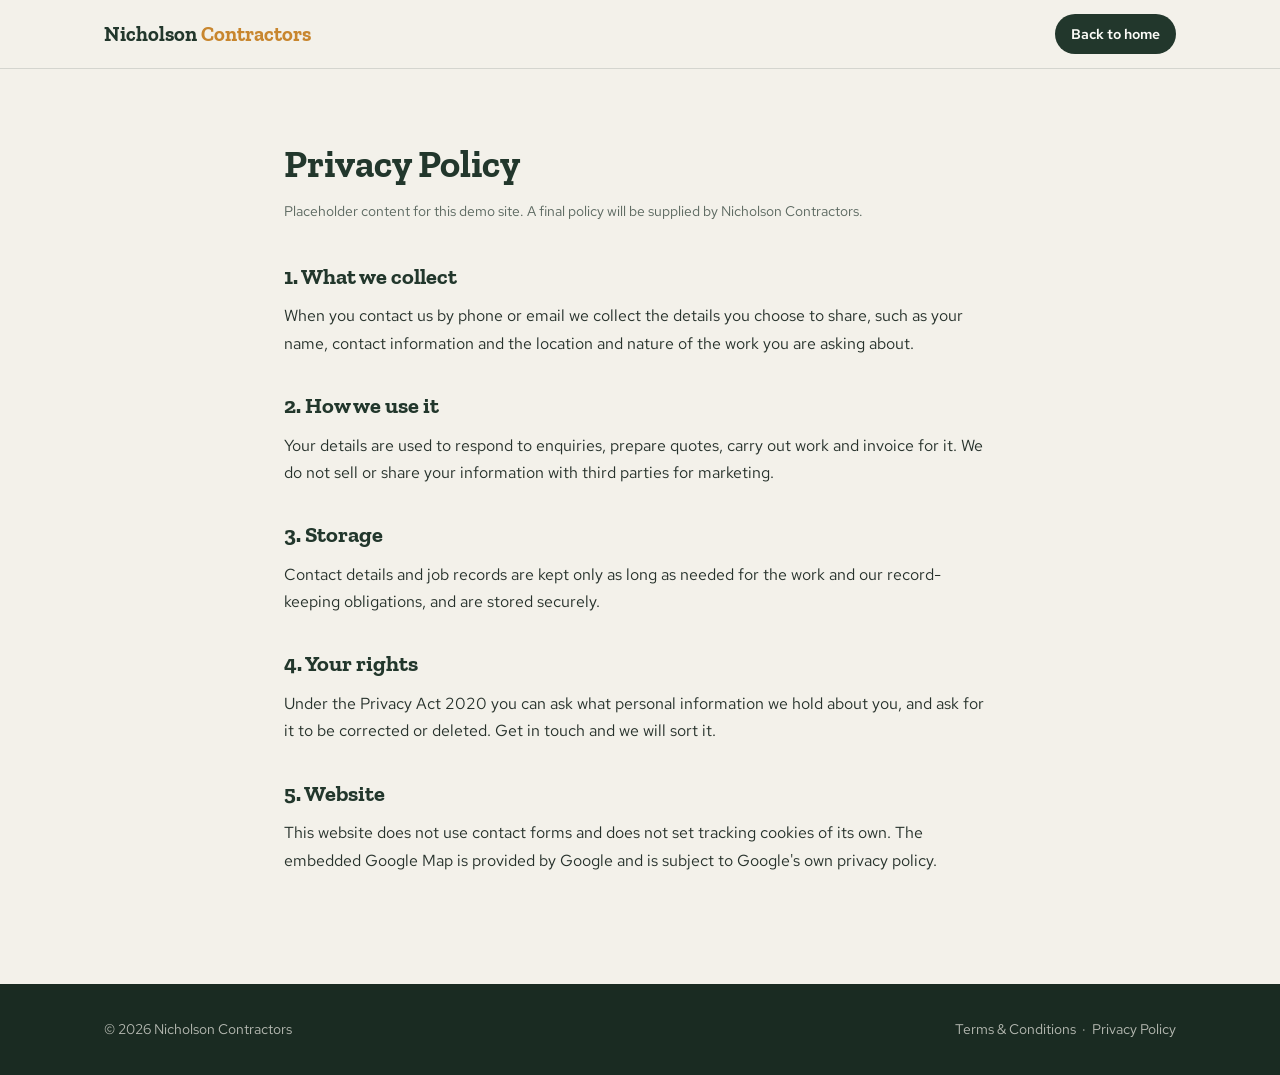
==== privacy.html @ 1080b982 "Initial build: Nicholson Contractors" ====
<!DOCTYPE html>
<html lang="en-NZ">
<head>
<meta charset="UTF-8">
<meta name="viewport" content="width=device-width, initial-scale=1">
<title>Privacy Policy | Nicholson Contractors</title>
<meta name="description" content="Privacy policy for Nicholson Contractors, Feilding.">
<link rel="icon" href="data:image/svg+xml,%3Csvg xmlns='http://www.w3.org/2000/svg' viewBox='0 0 64 64'%3E%3Crect width='64' height='64' rx='12' fill='%2322372c'/%3E%3Ctext x='32' y='44' font-family='Georgia,serif' font-size='34' font-weight='700' fill='%23c8862e' text-anchor='middle'%3EN%3C/text%3E%3C/svg%3E">
<link rel="preconnect" href="https://fonts.googleapis.com">
<link rel="preconnect" href="https://fonts.gstatic.com" crossorigin>
<link href="https://fonts.googleapis.com/css2?family=Zilla+Slab:wght@500;600;700&family=Red+Hat+Text:wght@400;500;600;700&display=swap" rel="stylesheet">
<style>
:root{--pine:#22372c;--pine-deep:#1a2b22;--bone:#f3f1ea;--amber:#c8862e;--ink:#26312b;--ink-soft:#5a675f;--line:rgba(34,55,44,.14)}
*{margin:0;padding:0;box-sizing:border-box}
body{font-family:'Red Hat Text',sans-serif;background:var(--bone);color:var(--ink);line-height:1.7;font-size:16px}
h1,h2{font-family:'Zilla Slab',serif;color:var(--pine);line-height:1.2}
a{color:inherit;text-decoration:none}
nav{position:sticky;top:0;background:rgba(243,241,234,.9);backdrop-filter:blur(12px);border-bottom:1px solid var(--line);z-index:10}
.nav-inner{max-width:1120px;margin:0 auto;padding:0 24px;height:68px;display:flex;align-items:center;justify-content:space-between}
.brand{font-family:'Zilla Slab',serif;font-weight:700;font-size:1.28rem;color:var(--pine)}
.brand b{color:var(--amber)}
.back{display:inline-flex;align-items:center;gap:8px;height:40px;padding:0 16px;line-height:1;background:var(--pine);color:#fdfcf8;border-radius:999px;font-weight:600;font-size:.9rem}
main{max-width:760px;margin:0 auto;padding:72px 24px 96px;animation:fadeUp .8s cubic-bezier(.16,1,.3,1)}
@keyframes fadeUp{from{opacity:0;transform:translateY(20px)}to{opacity:1;transform:none}}
@media(prefers-reduced-motion:reduce){main{animation:none}}
h1{font-size:2.4rem;margin-bottom:12px}
.updated{color:var(--ink-soft);font-size:.9rem;margin-bottom:40px}
h2{font-size:1.4rem;margin:36px 0 12px}
p{margin-bottom:14px;color:var(--ink)}
footer{background:var(--pine-deep);color:rgba(243,241,234,.72);padding:34px 0;font-size:.85rem}
.foot-inner{max-width:1120px;margin:0 auto;padding:0 24px;display:flex;flex-wrap:wrap;gap:14px;justify-content:space-between}
footer a:hover{color:#fdfcf8}
</style>
</head>
<body>
<nav>
  <div class="nav-inner">
    <a class="brand" href="index.html">Nicholson <b>Contractors</b></a>
    <a class="back" href="index.html">Back to home</a>
  </div>
</nav>
<main>
  <h1>Privacy Policy</h1>
  <p class="updated">Placeholder content for this demo site. A final policy will be supplied by Nicholson Contractors.</p>
  <h2>1. What we collect</h2>
  <p>When you contact us by phone or email we collect the details you choose to share, such as your name, contact information and the location and nature of the work you are asking about.</p>
  <h2>2. How we use it</h2>
  <p>Your details are used to respond to enquiries, prepare quotes, carry out work and invoice for it. We do not sell or share your information with third parties for marketing.</p>
  <h2>3. Storage</h2>
  <p>Contact details and job records are kept only as long as needed for the work and our record-keeping obligations, and are stored securely.</p>
  <h2>4. Your rights</h2>
  <p>Under the Privacy Act 2020 you can ask what personal information we hold about you, and ask for it to be corrected or deleted. Get in touch and we will sort it.</p>
  <h2>5. Website</h2>
  <p>This website does not use contact forms and does not set tracking cookies of its own. The embedded Google Map is provided by Google and is subject to Google's own privacy policy.</p>
</main>
<footer>
  <div class="foot-inner">
    <span>&copy; 2026 Nicholson Contractors</span>
    <span><a href="terms.html">Terms &amp; Conditions</a> &nbsp;·&nbsp; <a href="privacy.html">Privacy Policy</a></span>
  </div>
</footer>
</body>
</html>
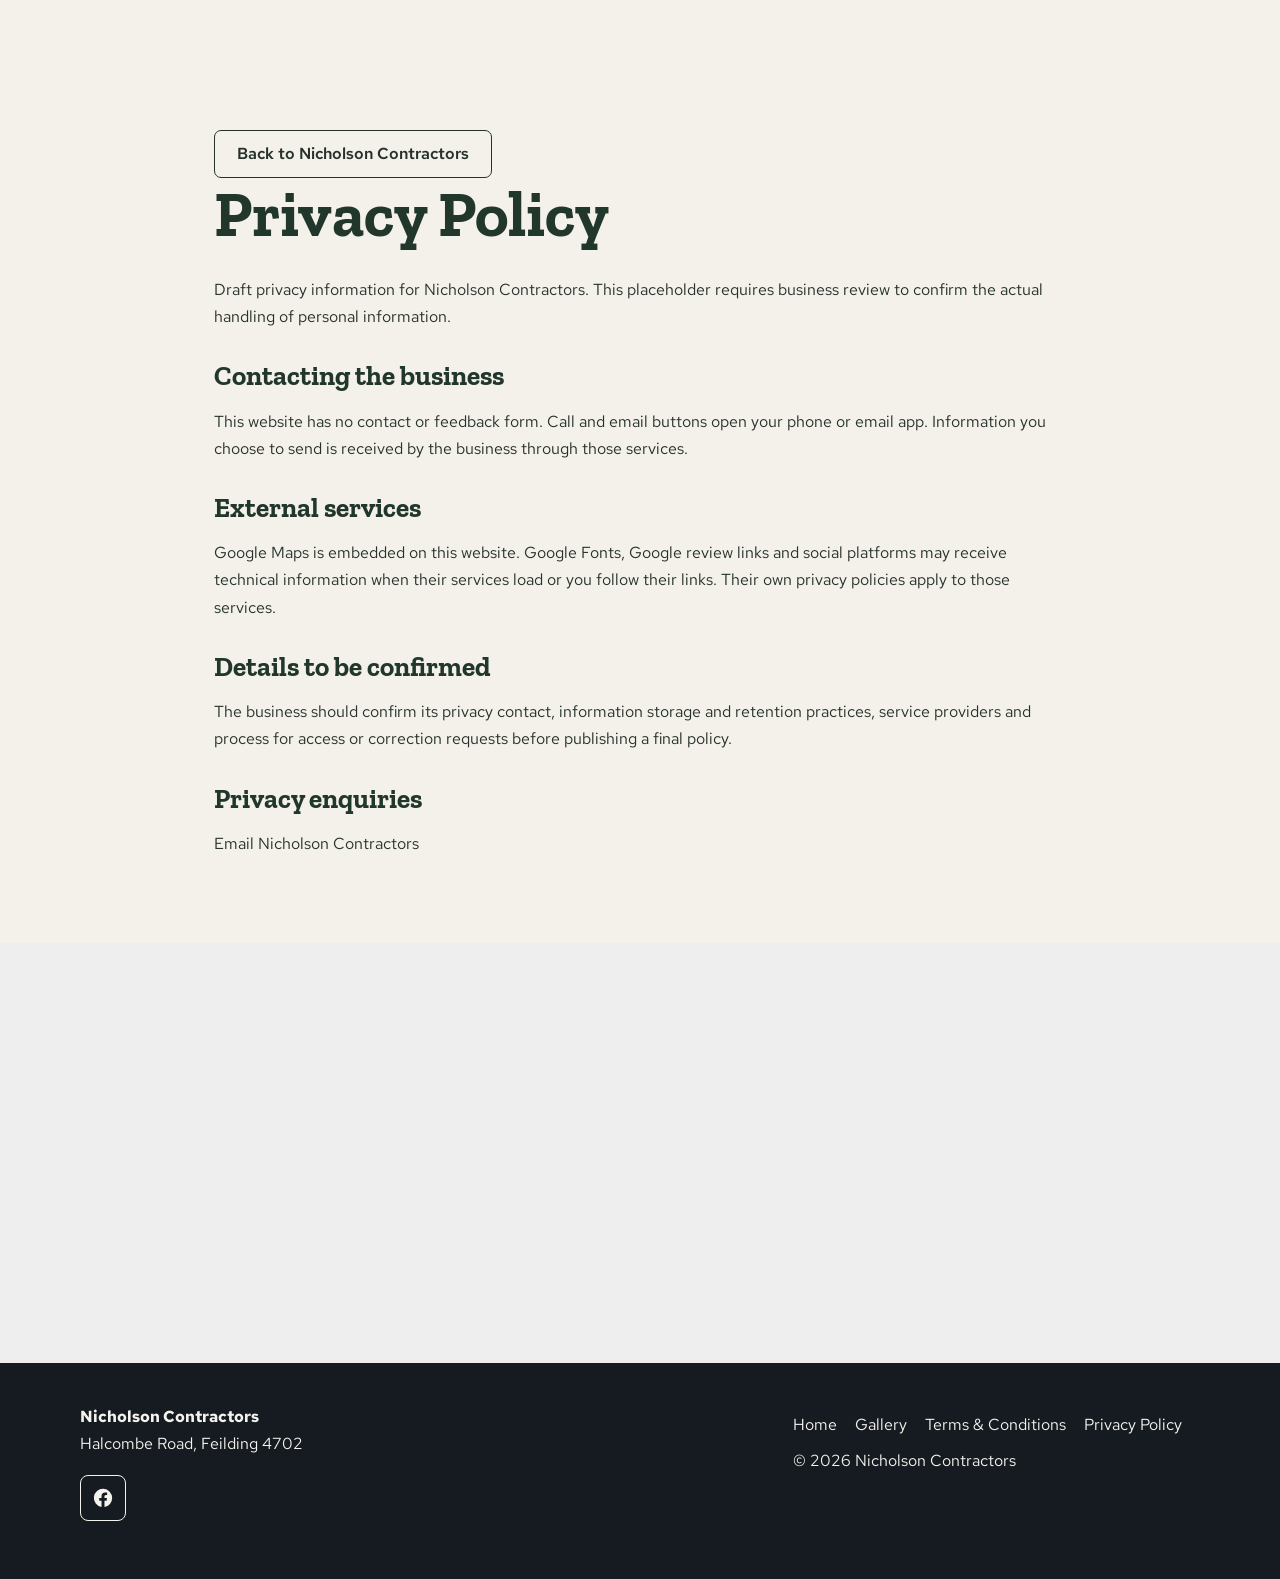
==== commit 9f18dec5: "Refine website with verified reviews, local imagery and mobile checks" ====
--- a/privacy.html
+++ b/privacy.html
@@ -1,63 +1,14 @@
-<!DOCTYPE html>
-<html lang="en-NZ">
-<head>
-<meta charset="UTF-8">
-<meta name="viewport" content="width=device-width, initial-scale=1">
+<!DOCTYPE html><html lang="en-NZ"><head>
+<meta charset="utf-8"/>
+<meta content="width=device-width, initial-scale=1" name="viewport"/>
 <title>Privacy Policy | Nicholson Contractors</title>
-<meta name="description" content="Privacy policy for Nicholson Contractors, Feilding.">
-<link rel="icon" href="data:image/svg+xml,%3Csvg xmlns='http://www.w3.org/2000/svg' viewBox='0 0 64 64'%3E%3Crect width='64' height='64' rx='12' fill='%2322372c'/%3E%3Ctext x='32' y='44' font-family='Georgia,serif' font-size='34' font-weight='700' fill='%23c8862e' text-anchor='middle'%3EN%3C/text%3E%3C/svg%3E">
-<link rel="preconnect" href="https://fonts.googleapis.com">
-<link rel="preconnect" href="https://fonts.gstatic.com" crossorigin>
-<link href="https://fonts.googleapis.com/css2?family=Zilla+Slab:wght@500;600;700&family=Red+Hat+Text:wght@400;500;600;700&display=swap" rel="stylesheet">
-<style>
-:root{--pine:#22372c;--pine-deep:#1a2b22;--bone:#f3f1ea;--amber:#c8862e;--ink:#26312b;--ink-soft:#5a675f;--line:rgba(34,55,44,.14)}
-*{margin:0;padding:0;box-sizing:border-box}
-body{font-family:'Red Hat Text',sans-serif;background:var(--bone);color:var(--ink);line-height:1.7;font-size:16px}
-h1,h2{font-family:'Zilla Slab',serif;color:var(--pine);line-height:1.2}
-a{color:inherit;text-decoration:none}
-nav{position:sticky;top:0;background:rgba(243,241,234,.9);backdrop-filter:blur(12px);border-bottom:1px solid var(--line);z-index:10}
-.nav-inner{max-width:1120px;margin:0 auto;padding:0 24px;height:68px;display:flex;align-items:center;justify-content:space-between}
-.brand{font-family:'Zilla Slab',serif;font-weight:700;font-size:1.28rem;color:var(--pine)}
-.brand b{color:var(--amber)}
-.back{display:inline-flex;align-items:center;gap:8px;height:40px;padding:0 16px;line-height:1;background:var(--pine);color:#fdfcf8;border-radius:999px;font-weight:600;font-size:.9rem}
-main{max-width:760px;margin:0 auto;padding:72px 24px 96px;animation:fadeUp .8s cubic-bezier(.16,1,.3,1)}
-@keyframes fadeUp{from{opacity:0;transform:translateY(20px)}to{opacity:1;transform:none}}
-@media(prefers-reduced-motion:reduce){main{animation:none}}
-h1{font-size:2.4rem;margin-bottom:12px}
-.updated{color:var(--ink-soft);font-size:.9rem;margin-bottom:40px}
-h2{font-size:1.4rem;margin:36px 0 12px}
-p{margin-bottom:14px;color:var(--ink)}
-footer{background:var(--pine-deep);color:rgba(243,241,234,.72);padding:34px 0;font-size:.85rem}
-.foot-inner{max-width:1120px;margin:0 auto;padding:0 24px;display:flex;flex-wrap:wrap;gap:14px;justify-content:space-between}
-footer a:hover{color:#fdfcf8}
-</style>
-</head>
-<body>
-<nav>
-  <div class="nav-inner">
-    <a class="brand" href="index.html">Nicholson <b>Contractors</b></a>
-    <a class="back" href="index.html">Back to home</a>
-  </div>
-</nav>
-<main>
-  <h1>Privacy Policy</h1>
-  <p class="updated">Placeholder content for this demo site. A final policy will be supplied by Nicholson Contractors.</p>
-  <h2>1. What we collect</h2>
-  <p>When you contact us by phone or email we collect the details you choose to share, such as your name, contact information and the location and nature of the work you are asking about.</p>
-  <h2>2. How we use it</h2>
-  <p>Your details are used to respond to enquiries, prepare quotes, carry out work and invoice for it. We do not sell or share your information with third parties for marketing.</p>
-  <h2>3. Storage</h2>
-  <p>Contact details and job records are kept only as long as needed for the work and our record-keeping obligations, and are stored securely.</p>
-  <h2>4. Your rights</h2>
-  <p>Under the Privacy Act 2020 you can ask what personal information we hold about you, and ask for it to be corrected or deleted. Get in touch and we will sort it.</p>
-  <h2>5. Website</h2>
-  <p>This website does not use contact forms and does not set tracking cookies of its own. The embedded Google Map is provided by Google and is subject to Google's own privacy policy.</p>
-</main>
-<footer>
-  <div class="foot-inner">
-    <span>&copy; 2026 Nicholson Contractors</span>
-    <span><a href="terms.html">Terms &amp; Conditions</a> &nbsp;·&nbsp; <a href="privacy.html">Privacy Policy</a></span>
-  </div>
-</footer>
-</body>
-</html>
+<meta content="Nicholson Contractors handles earthworks, fencing, drainage and property work around Feilding and the wider Manawatu. Call Aaron for a straight quote." name="description"/>
+<meta content="Nicholson Contractors | Rural Contracting, Feilding" property="og:title"/>
+<meta content="Earthworks, fencing, drainage and property work around Feilding. Call Aaron for a straight quote." property="og:description"/>
+<meta content="website" property="og:type"/>
+<meta content="img/hero-earthworks.jpg" property="og:image"/>
+<link href="data:image/svg+xml,%3Csvg xmlns='http://www.w3.org/2000/svg' viewBox='0 0 64 64'%3E%3Crect width='64' height='64' rx='12' fill='%2322372c'/%3E%3Ctext x='32' y='44' font-family='Georgia,serif' font-size='34' font-weight='700' fill='%23c8862e' text-anchor='middle'%3EN%3C/text%3E%3C/svg%3E" rel="icon"/>
+<link href="https://fonts.googleapis.com" rel="preconnect"/>
+<link crossorigin="" href="https://fonts.gstatic.com" rel="preconnect"/>
+<link href="https://fonts.googleapis.com/css2?family=Zilla+Slab:wght@500;600;700&amp;family=Red+Hat+Text:wght@400;500;600;700&amp;display=swap" rel="stylesheet"/>
+<link href="styles.css" rel="stylesheet"/></head><body><main class="verified-legal"><a class="verified-button" href="index.html">Back to Nicholson Contractors</a><h1>Privacy Policy</h1><p>Draft privacy information for Nicholson Contractors. This placeholder requires business review to confirm the actual handling of personal information.</p><h2>Contacting the business</h2><p>This website has no contact or feedback form. Call and email buttons open your phone or email app. Information you choose to send is received by the business through those services.</p><h2>External services</h2><p>Google Maps is embedded on this website. Google Fonts, Google review links and social platforms may receive technical information when their services load or you follow their links. Their own privacy policies apply to those services.</p><h2>Details to be confirmed</h2><p>The business should confirm its privacy contact, information storage and retention practices, service providers and process for access or correction requests before publishing a final policy.</p><h2>Privacy enquiries</h2><p><a href="mailto:nicholsoncontractorsltd@gmail.com">Email Nicholson Contractors</a></p></main><section class="verified-map" aria-label="Business location"><div class="verified-wrap"><iframe title="Map of Nicholson Contractors, Halcombe Road, Feilding 4702" src="https://www.google.com/maps?q=Nicholson%20Contractors%20Halcombe%20Road%2C%20Feilding%204702&amp;output=embed" loading="lazy" referrerpolicy="no-referrer-when-downgrade" allowfullscreen></iframe></div></section><footer class="verified-footer"><div class="verified-wrap"><div><strong>Nicholson Contractors</strong><p>Halcombe Road, Feilding 4702</p><div class="verified-socials"><a href="https://www.facebook.com/search/top?q=Nicholson%20Contractors%20%20Feilding%204702" target="_blank" rel="noopener" aria-label="Search Facebook for Nicholson Contractors (profile unverified)"><svg aria-hidden="true" viewBox="0 0 24 24" fill="currentColor"><path d="M22 12a10 10 0 1 0-11.6 9.9v-7H7.9V12h2.5V9.8c0-2.5 1.5-3.9 3.8-3.9 1.1 0 2.3.2 2.3.2v2.5h-1.3c-1.2 0-1.6.8-1.6 1.6V12h2.8l-.5 2.9h-2.3v7A10 10 0 0 0 22 12Z"/></svg></a></div></div><div><a href="index.html">Home</a><a href="gallery.html">Gallery</a><a href="/terms.html">Terms &amp; Conditions</a><a href="/privacy.html">Privacy Policy</a><p>© 2026 Nicholson Contractors</p></div></div></footer><script src="site.js" defer></script></body></html>
--- a/styles.css
+++ b/styles.css
@@ -0,0 +1,271 @@
+
+:root{
+  --pine:#22372c;
+  --pine-deep:#1a2b22;
+  --pine-soft:#2e4839;
+  --bone:#f3f1ea;
+  --bone-deep:#eae7dd;
+  --amber:#c8862e;
+  --amber-bright:#d99a45;
+  --amber-ink:#96621d;
+  --amber-deep:#7d5116;
+  --ink:#26312b;
+  --ink-soft:#5a675f;
+  --line:rgba(34,55,44,.14);
+  --radius:14px;
+  --shadow:0 14px 34px -18px rgba(26,43,34,.35);
+  --ease:cubic-bezier(.16,1,.3,1);
+}
+*{margin:0;padding:0;box-sizing:border-box}
+html{scroll-behavior:smooth}
+img{image-orientation:from-image;max-width:100%}
+body{
+  font-family:'Red Hat Text',sans-serif;
+  color:var(--ink);
+  background:var(--bone);
+  line-height:1.7;
+  font-size:16px;
+  overflow-x:hidden;
+}
+::selection{background:var(--pine);color:var(--bone)}
+h1,h2,h3{font-family:'Zilla Slab',serif;line-height:1.15;color:var(--pine)}
+a{color:inherit;text-decoration:none}
+.wrap{max-width:1120px;margin:0 auto;padding:0 24px}
+.photo{filter:saturate(.85) contrast(1.05)}
+
+/* ---------- intro ---------- */
+#intro{
+  position:fixed;inset:0;z-index:200;background:var(--pine-deep);
+  display:flex;align-items:center;justify-content:center;
+  transition:opacity .7s var(--ease),visibility .7s;
+}
+#intro span{
+  font-family:'Zilla Slab',serif;font-size:1.6rem;font-weight:600;color:var(--bone);
+  letter-spacing:.04em;opacity:0;transform:translateY(14px);
+  animation:introIn .8s var(--ease) .15s forwards;
+}
+#intro.gone{opacity:0;visibility:hidden}
+@keyframes introIn{to{opacity:1;transform:none}}
+
+/* ---------- nav ---------- */
+nav{
+  position:fixed;top:0;left:0;right:0;z-index:100;
+  background:rgba(243,241,234,.86);backdrop-filter:blur(12px);-webkit-backdrop-filter:blur(12px);
+  border-bottom:1px solid var(--line);
+  transition:box-shadow .3s;
+}
+nav.scrolled{box-shadow:0 6px 24px -14px rgba(26,43,34,.3)}
+.nav-inner{max-width:1120px;margin:0 auto;padding:0 24px;height:68px;display:flex;align-items:center;justify-content:space-between;gap:16px}
+.brand{font-family:'Zilla Slab',serif;font-weight:700;font-size:1.28rem;color:var(--pine);letter-spacing:.01em;white-space:nowrap}
+.brand b{color:var(--amber)}
+.nav-links{display:flex;align-items:center;gap:26px;font-size:.94rem;font-weight:600}
+.nav-links a{color:var(--ink-soft);transition:color .25s}
+.nav-links a:hover{color:var(--pine)}
+.nav-phone{
+  display:inline-flex;align-items:center;gap:8px;height:40px;padding:0 16px;line-height:1;
+  background:var(--pine);color:#fdfcf8;border-radius:999px;font-weight:600;font-size:.9rem;
+  transition:background .25s,transform .25s;white-space:nowrap;
+}
+.nav-phone:hover{background:var(--pine-soft);transform:translateY(-1px)}
+.nav-phone svg{flex:none}
+#navToggle{display:none;background:none;border:0;cursor:pointer;padding:8px;color:var(--pine)}
+@media(max-width:840px){
+  .nav-links{
+    position:fixed;top:68px;left:0;right:0;flex-direction:column;align-items:stretch;gap:0;
+    background:var(--bone);border-bottom:1px solid var(--line);
+    visibility:hidden;opacity:0;transform:translateY(-10px);pointer-events:none;
+    transition:opacity .35s var(--ease),transform .35s var(--ease),visibility .35s;
+  }
+  .nav-links.open{visibility:visible;opacity:1;transform:none;pointer-events:auto}
+  .nav-links a{padding:15px 24px;border-top:1px solid var(--line);color:var(--ink)}
+  .nav-links .nav-phone{margin:14px 24px 18px;justify-content:center;border-radius:999px;border-top:0}
+  #navToggle{display:block}
+}
+
+/* ---------- hero ---------- */
+header.hero{
+  position:relative;min-height:100dvh;display:flex;align-items:center;
+  background:var(--pine-deep);overflow:hidden;
+}
+.slides{position:absolute;inset:0}
+.slides img{
+  position:absolute;inset:0;width:100%;height:100%;object-fit:cover;
+  opacity:0;transition:opacity 1.6s ease;filter:saturate(.85) contrast(1.05);
+}
+.slides img.on{opacity:1}
+.hero-scrim{position:absolute;inset:0;background:linear-gradient(200deg,rgba(26,43,34,.42) 0%,rgba(26,43,34,.68) 62%,rgba(26,43,34,.86) 100%)}
+.hero-content{position:relative;z-index:2;width:100%;padding:120px 0 90px}
+.hero-grid{max-width:1120px;margin:0 auto;padding:0 24px;display:grid;grid-template-columns:minmax(0,640px)}
+.eyebrow{
+  font-size:.8rem;font-weight:700;letter-spacing:.16em;text-transform:uppercase;
+  color:var(--amber-bright);margin-bottom:18px;
+}
+.hero h1{
+  font-size:clamp(2.5rem,5.4vw,3.9rem);font-weight:700;color:#fdfcf8;
+  margin-bottom:20px;
+}
+.hero p.lede{color:rgba(243,241,234,.85);font-size:1.1rem;max-width:34rem;margin-bottom:32px}
+.hero-ctas{display:flex;flex-wrap:wrap;gap:14px;margin-bottom:38px}
+.btn{
+  display:inline-flex;align-items:center;justify-content:center;gap:10px;
+  height:52px;padding:0 28px;border-radius:999px;font-weight:700;font-size:1rem;line-height:1;
+  transition:transform .25s var(--ease),background .25s,box-shadow .25s;
+}
+.btn:active{transform:scale(.98)}
+.btn-amber{background:var(--amber-ink);color:#fff;box-shadow:0 12px 26px -14px rgba(26,43,34,.55)}
+.btn-amber:hover{background:var(--amber-deep);transform:translateY(-2px)}
+.btn-ghost{border:1.5px solid rgba(243,241,234,.55);color:#fdfcf8;background:rgba(26,43,34,.25)}
+.btn-ghost:hover{background:rgba(243,241,234,.14);transform:translateY(-2px)}
+.hero-review{
+  max-width:430px;border-radius:var(--radius);padding:18px 22px;
+  background:rgba(243,241,234,.1);backdrop-filter:blur(10px);-webkit-backdrop-filter:blur(10px);
+  border:1px solid rgba(243,241,234,.22);
+}
+.hero-review .stars{color:var(--amber-bright);display:flex;gap:3px;margin-bottom:8px}
+.hero-review blockquote{font-size:.95rem;color:rgba(243,241,234,.92);min-height:3.2em;transition:opacity .5s}
+.hero-review blockquote.fading{opacity:0}
+.hero-review cite{display:block;margin-top:8px;font-style:normal;font-size:.83rem;font-weight:600;color:rgba(243,241,234,.65)}
+
+/* ---------- sections ---------- */
+section{padding:96px 0}
+.sec-head{max-width:640px;margin-bottom:52px}
+.sec-head h2{font-size:clamp(1.9rem,3.6vw,2.6rem);font-weight:700;margin-bottom:14px}
+.sec-head p{color:var(--ink-soft)}
+.reveal{opacity:0;transform:translateY(26px);transition:opacity .8s var(--ease),transform .8s var(--ease)}
+.reveal.in{opacity:1;transform:none}
+
+/* services */
+#services{background:var(--bone)}
+.svc-grid{display:grid;grid-template-columns:repeat(3,1fr);gap:26px}
+.svc{
+  background:#fff;border-radius:var(--radius);overflow:hidden;border:1px solid var(--line);
+  box-shadow:var(--shadow);transition:transform .35s var(--ease),box-shadow .35s;
+  display:flex;flex-direction:column;
+}
+.svc:hover{transform:translateY(-6px);box-shadow:0 24px 44px -20px rgba(26,43,34,.4)}
+.svc img{width:100%;aspect-ratio:16/9;object-fit:cover;display:block}
+.svc-body{padding:22px 24px 26px}
+.svc-label{display:flex;align-items:center;gap:8px;font-size:.72rem;font-weight:700;letter-spacing:.14em;text-transform:uppercase;color:var(--amber-ink);margin-bottom:10px}
+.svc h3{font-size:1.3rem;font-weight:600;margin-bottom:8px}
+.svc p{font-size:.94rem;color:var(--ink-soft)}
+@media(max-width:900px){.svc-grid{grid-template-columns:repeat(2,1fr)}}
+@media(max-width:620px){.svc-grid{grid-template-columns:1fr}}
+
+/* about */
+#about{background:var(--pine);color:var(--bone)}
+#about .sec-head h2,#about h2{color:#fdfcf8}
+.about-grid{display:grid;grid-template-columns:1fr 1fr;gap:56px;align-items:center}
+.about-photo{position:relative}
+.about-photo img{width:100%;aspect-ratio:4/3;object-fit:cover;border-radius:var(--radius);display:block}
+.about-tag{
+  position:absolute;bottom:-16px;left:-16px;background:var(--amber-ink);color:#fff;
+  font-family:'Zilla Slab',serif;font-weight:600;font-size:1rem;
+  padding:12px 20px;border-radius:12px;box-shadow:var(--shadow);
+}
+.about-copy h2{font-size:clamp(1.9rem,3.4vw,2.5rem);margin-bottom:18px}
+.about-copy p{color:rgba(243,241,234,.82);margin-bottom:16px}
+.checklist{list-style:none;margin-top:26px;display:grid;gap:14px}
+.checklist li{display:flex;gap:12px;align-items:flex-start;font-weight:600;color:#fdfcf8}
+.checklist svg{flex:none;margin-top:3px;color:var(--amber)}
+@media(max-width:840px){.about-grid{grid-template-columns:1fr}.about-tag{left:12px}}
+
+/* crew */
+#crew{background:var(--bone-deep)}
+.badge{
+  display:inline-block;font-size:.72rem;font-weight:700;letter-spacing:.1em;text-transform:uppercase;
+  background:rgba(34,55,44,.08);color:var(--ink-soft);border:1px solid var(--line);
+  padding:5px 12px;border-radius:999px;margin-bottom:16px;
+}
+.crew-row{display:grid;grid-template-columns:repeat(3,1fr);gap:26px}
+.crew-card{
+  background:#fff;border:1px solid var(--line);border-radius:var(--radius);
+  padding:32px 26px;text-align:center;box-shadow:var(--shadow);
+  transition:transform .35s var(--ease);
+}
+.crew-card:hover{transform:translateY(-5px)}
+.avatar{
+  width:82px;height:82px;margin:0 auto 18px;border-radius:50%;
+  background:var(--pine);color:var(--amber);border:3px solid var(--amber);
+  display:flex;align-items:center;justify-content:center;
+  font-family:'Zilla Slab',serif;font-weight:700;font-size:1.6rem;letter-spacing:.02em;
+}
+.crew-card h3{font-size:1.2rem;font-weight:600;margin-bottom:6px}
+.crew-card p{font-size:.92rem;color:var(--ink-soft)}
+@media(max-width:760px){.crew-row{grid-template-columns:1fr;max-width:400px;margin:0 auto}}
+
+/* reviews */
+#reviews{background:var(--bone)}
+.rev-grid{display:grid;grid-template-columns:repeat(3,1fr);gap:26px;margin-bottom:40px}
+.rev{
+  background:#fff;border:1px solid var(--line);border-radius:var(--radius);
+  padding:28px;box-shadow:var(--shadow);display:flex;flex-direction:column;gap:14px;
+}
+.rev .stars{display:flex;gap:3px;color:var(--amber)}
+.rev p{font-size:.95rem;color:var(--ink)}
+.rev footer{display:flex;justify-content:space-between;align-items:center;font-size:.85rem;color:var(--ink-soft);margin-top:auto}
+.rev footer b{color:var(--pine);font-weight:700}
+.rev-actions{display:flex;justify-content:center}
+.btn-outline{border:1.5px solid var(--pine);color:var(--pine);background:transparent}
+.btn-outline:hover{background:var(--pine);color:#fdfcf8;transform:translateY(-2px)}
+@media(max-width:900px){.rev-grid{grid-template-columns:1fr;max-width:520px;margin:0 auto 40px}}
+
+/* review banner */
+#review-banner{background:var(--pine-deep);padding:70px 0}
+.banner-inner{display:flex;flex-wrap:wrap;align-items:center;justify-content:space-between;gap:26px}
+.banner-inner h2{color:#fdfcf8;font-size:clamp(1.6rem,3vw,2.2rem)}
+.banner-inner p{color:rgba(243,241,234,.7);margin-top:6px}
+
+/* contact */
+#contact{background:var(--bone)}
+.contact-card{
+  background:var(--pine);border-radius:20px;overflow:hidden;box-shadow:var(--shadow);
+  display:grid;grid-template-columns:1fr 1fr;min-height:520px;
+}
+.contact-map{position:relative;min-height:320px}
+.contact-map iframe{position:absolute;inset:0;width:100%;height:100%;border:0}
+.contact-body{padding:48px 46px;color:var(--bone);display:flex;flex-direction:column;gap:22px}
+.contact-body h2{color:#fdfcf8;font-size:clamp(1.7rem,3vw,2.2rem)}
+.contact-body>p{color:rgba(243,241,234,.78);font-size:.98rem}
+.contact-btns{display:grid;gap:12px}
+.contact-btns .btn{width:100%}
+.btn-bone{background:var(--bone);color:var(--pine)}
+.btn-bone:hover{background:#fff;transform:translateY(-2px)}
+.c-rows{display:grid;gap:14px;margin-top:4px}
+.c-row{display:flex;gap:12px;align-items:center;font-size:.95rem;color:rgba(243,241,234,.9)}
+.c-row svg{flex:none;color:var(--amber)}
+.socials{display:flex;gap:12px;margin-top:6px}
+.socials a{
+  width:42px;height:42px;border-radius:50%;border:1px solid rgba(243,241,234,.3);
+  display:flex;align-items:center;justify-content:center;color:var(--bone);
+  transition:background .25s,transform .25s;
+}
+.socials a:hover{background:var(--amber);border-color:var(--amber);transform:translateY(-2px)}
+@media(max-width:880px){
+  .contact-card{grid-template-columns:1fr}
+  .contact-map{order:2;min-height:300px}
+  .contact-body{order:1;padding:38px 26px}
+}
+
+/* footer */
+footer.site{background:var(--pine-deep);color:rgba(243,241,234,.72);padding:54px 0 30px}
+.foot-grid{display:flex;flex-wrap:wrap;justify-content:space-between;gap:28px;align-items:flex-start;margin-bottom:36px}
+.foot-brand{font-family:'Zilla Slab',serif;font-weight:700;font-size:1.3rem;color:#fdfcf8}
+.foot-brand b{color:var(--amber)}
+.foot-grid p{font-size:.9rem;max-width:300px;margin-top:8px}
+.foot-links{display:flex;gap:22px;font-size:.9rem;font-weight:600;flex-wrap:wrap}
+.foot-links a:hover{color:#fdfcf8}
+.foot-base{border-top:1px solid rgba(243,241,234,.14);padding-top:22px;display:flex;flex-wrap:wrap;gap:14px;justify-content:space-between;align-items:center;font-size:.82rem}
+.foot-base .socials a{width:38px;height:38px}
+
+@media (prefers-reduced-motion: reduce){
+  html{scroll-behavior:auto}
+  *,*::before,*::after{animation-duration:.01ms!important;transition-duration:.01ms!important}
+  .reveal{opacity:1;transform:none}
+}
+
+/* Verified content and accessible responsive refinements */
+html{scroll-padding-top:90px}body{font-size:16px}img{max-width:100%;border-radius:8px}a,button{touch-action:manipulation}a:focus-visible,button:focus-visible,[tabindex]:focus-visible{outline:3px solid #deaa53;outline-offset:5px}.reveal{opacity:1!important;transform:none!important}.hero{background:#151b20;animation:pageEnter .8s ease both}.hero h1{max-width:22ch}.hero .verified-rating{display:inline-flex;gap:10px;flex-wrap:wrap;align-items:center;margin-top:22px;padding:13px 16px;color:white;background:#1119;border:1px solid #fff5;backdrop-filter:blur(12px);border-radius:10px;text-decoration:none;font-size:16px;max-width:100%}.verified-stars{display:flex;gap:3px;color:#bd852b}.verified-stars svg{width:18px;height:18px;flex:none}.hero .verified-stars{color:#ffd080}.verified-section{padding:80px 24px;background:#f5f3ee;color:#202620}.verified-wrap{max-width:1120px;margin:auto}.verified-section h2{font-size:clamp(2rem,5vw,3.2rem);margin:0 0 16px}.verified-section p{margin:12px 0;line-height:1.7}.verified-grid{display:grid;grid-template-columns:repeat(3,minmax(0,1fr));gap:22px;margin:30px 0}.verified-card{background:white;color:#232323;border:1px solid #20262022;border-radius:10px;padding:26px;min-width:0}.verified-card blockquote{margin:20px 0;font-size:18px;line-height:1.6}.verified-card small{display:block;font-size:14px;color:#555;margin-top:5px}.verified-actions{display:flex;gap:12px;flex-wrap:wrap}.verified-button{display:inline-flex;align-items:center;justify-content:center;min-height:48px;padding:12px 22px;border:1px solid currentColor;border-radius:7px;text-decoration:none;font-weight:600;line-height:1.4;max-width:100%;text-align:center}.verified-button.primary{background:#242c29;color:white;border-color:#242c29}.verified-socials{display:flex;flex-wrap:wrap;gap:12px;margin:18px 0}.verified-socials a{width:46px;height:46px;display:flex;align-items:center;justify-content:center;border:1px solid currentColor;border-radius:8px}.verified-socials svg{width:22px;height:22px}.verified-gallery img{width:100%;height:auto;aspect-ratio:4/3;object-fit:cover;display:block}.verified-gallery figure{margin:0;min-width:0}.verified-gallery figcaption{font-size:15px;margin-top:10px}.verified-map{padding:24px;background:#eee}.verified-map iframe{display:block;width:100%;height:360px;border:0;border-radius:12px}.verified-legal{max-width:900px;margin:auto;padding:130px 24px 70px;min-height:65vh}.verified-legal h1{font-size:clamp(2.3rem,7vw,4rem);margin:0 0 24px}.verified-legal h2{font-size:1.7rem;margin:30px 0 12px}.verified-legal p{margin:16px 0}.verified-footer{padding:40px 24px;background:#151b20;color:#f5f3ee}.verified-footer .verified-wrap{display:flex;justify-content:space-between;flex-wrap:wrap;gap:24px}.verified-footer a{display:inline-flex;align-items:center;min-height:44px;margin-right:18px}.verified-footer .verified-socials a{margin:0}.verified-footer p{max-width:42ch}.slide-control{position:absolute;bottom:16px;right:20px;z-index:4;min-height:44px;padding:8px 14px;background:#111a;border:1px solid #fff7;border-radius:6px;color:white;font:inherit}.hero-slide img,.hero .slides img{border-radius:0;width:100%;height:100%;object-fit:cover}.hero-slide{transition:opacity 1.2s ease!important}.hero .hero-bg{background:none!important}.hero .hero-bg img{position:absolute;inset:0;width:100%;height:100%;object-fit:cover;border-radius:0;opacity:0;transition:opacity 1.2s}.hero .hero-bg img.on{opacity:1}.hero .hero-bg:after{content:'';position:absolute;inset:0;background:#10101999}.service-card>img{width:100%;aspect-ratio:3/2;object-fit:cover;margin-bottom:18px}.verified-logo{width:80px;height:80px;object-fit:contain;margin-bottom:18px}.nav-call{min-width:44px;min-height:44px}button{min-width:44px;min-height:44px}.verified-mobile-call{display:none}@keyframes pageEnter{from{opacity:0;transform:translateY(12px)}to{opacity:1;transform:none}}@media(max-width:767px){.verified-grid{grid-template-columns:1fr}.verified-section{padding:56px 20px}.hero h1{font-size:clamp(2.1rem,9vw,3rem)!important;line-height:1.08!important}.hero{min-height:760px!important;padding-top:0!important}.hero-content,.hero-inner,.hero-in{padding-top:110px!important;padding-bottom:90px!important}.hero p{font-size:16px!important}.hero .verified-rating{margin-top:16px}.hero-grid{grid-template-columns:1fr!important}.verified-map{padding:20px}.verified-mobile-call{display:inline-flex;align-items:center;justify-content:center;min-height:44px;padding:8px 12px;text-decoration:none;font-weight:600}.hero-scroll{display:none}.verified-actions .verified-button{width:100%}.hero-ctas,.hero-actions,.cta-row{gap:10px!important}.hero .btn,.hero .btn-primary,.hero .btn-outline{min-height:46px!important;padding:12px 16px!important}.hero .lead,.hero .lede,.hero .hero-sub{margin:14px 0 20px!important}}@media(prefers-reduced-motion:reduce){*,*:before,*:after{animation:none!important;transition:none!important;scroll-behavior:auto!important}#intro{display:none!important}}
+
+.verified-mobile-call{color:inherit}.hero .verified-rating{line-height:1.5} .verified-legal>.verified-section{padding-left:0;padding-right:0} .verified-legal .verified-grid{grid-template-columns:repeat(auto-fit,minmax(min(100%,220px),1fr))}
+
+.verified-mobile-call{color:#fff;background:#202b26;border-radius:6px;white-space:nowrap}.verified-legal{animation:pageEnter .8s ease both}.verified-legal section{background:transparent;color:inherit}.verified-footer a{overflow-wrap:anywhere}.verified-map{padding-top:30px;padding-bottom:30px}#intro{animation:hideIntro 0s 1.4s forwards}@keyframes hideIntro{to{visibility:hidden;opacity:0}}
